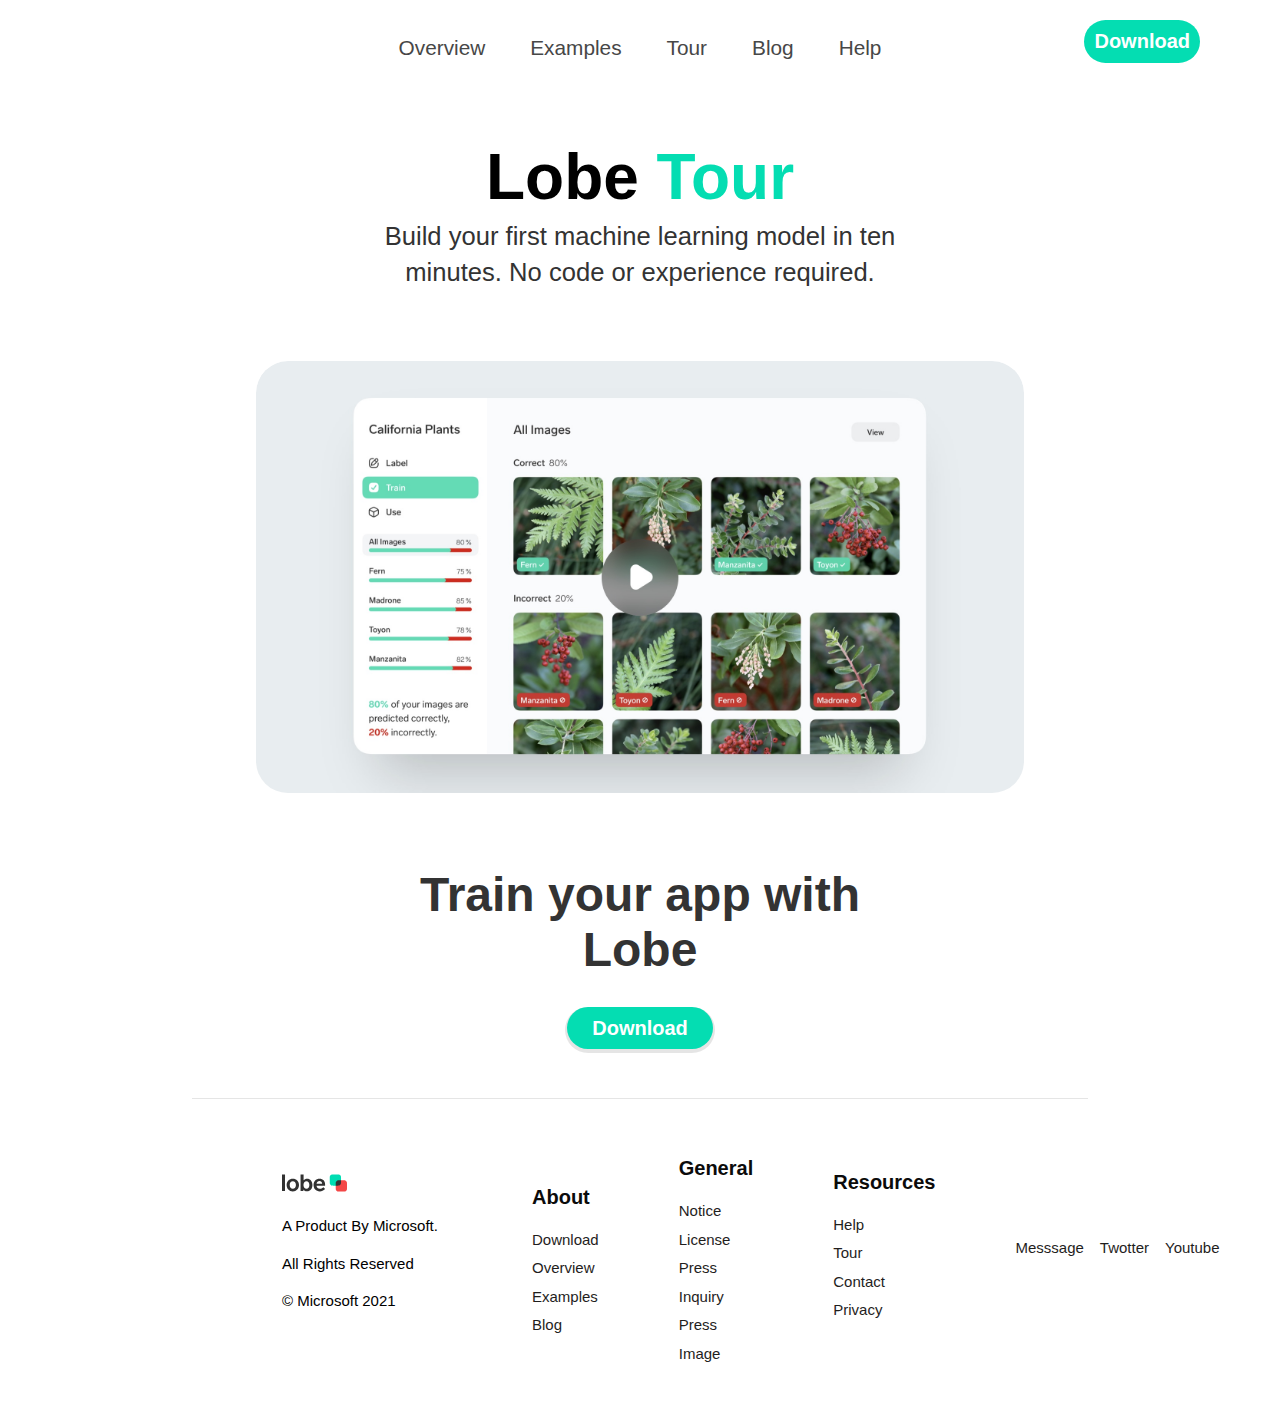
==== project3/index.html @ e86fbf99 "project 3, how to add video on html" ====
<!DOCTYPE html>
<html lang="en">

<head>
    <meta charset="UTF-8">
    <meta http-equiv="X-UA-Compatible" content="IE=edge">
    <meta name="viewport" content="width=device-width, initial-scale=1.0">
    <title>Lobe Tour | Match</title>
    <link rel="stylesheet" href="./styles/style.css">
    <link rel="stylesheet" href="./styles/header.css">
    <link rel="stylesheet" href="./styles/footer.css">
</head>

<body>
    <div class="header">
        <header>
            <svg width="196px" height="25px" viewBox="0 0 196 52" version="1.1" xmlns="http://www.w3.org/2000/svg">
                <defs>
                    <path d="M14.7318403,-3.55271368e-15 L23.7444592,
            -3.13837756e-15 C27.3105342,-3.7934549e-15 28.6036791,
            0.371302445 29.9073828,1.06853082 C31.2110865,
            1.76575919 32.2342408,2.78891348 32.9314692,
            4.09261719 C33.6286976,5.39632089 34,6.68946584 34,
            10.2555408 L34,23.7444592 C34,27.3105342 33.6286976,
            28.6036791 32.9314692,29.9073828 C32.2342408,
            31.2110865 31.2110865,32.2342408 29.9073828,
            32.9314692 C28.6036791,33.6286976 27.3105342,
            34 23.7444592,34 L10.2555408,34 C6.68946584,
            34 5.39632089,33.6286976 4.09261719,32.9314692 C2.78891348,
            32.2342408 1.76575919,31.2110865 1.06853082,
            29.9073828 C0.371302445,28.6036791 -1.02954229e-16,
            27.3105342 1.77192988e-16,23.7444592 L0,
            15.0409072 L0,15.0409072 L14.7318403,-3.55271368e-15 Z" id="header-logo-path-1">
                    </path>
                    <path d="M10.2555408,-3.9670498e-15 L23.7444592,
            -3.13837756e-15 C27.3105342,-3.7934549e-15 28.6036791,
            0.371302445 29.9073828,1.06853082 C31.2110865,
            1.76575919 32.2342408,2.78891348 32.9314692,
            4.09261719 C33.6286976,5.39632089 34,6.68946584 34,
            10.2555408 L34,19 L34,19 L19.5,34 L10.2555408,
            34 C6.68946584,34 5.39632089,33.6286976 4.09261719,
            32.9314692 C2.78891348,32.2342408 1.76575919,
            31.2110865 1.06853082,29.9073828 C0.371302445,
            28.6036791 1.60494146e-16,27.3105342 -2.76224082e-16,
            23.7444592 L2.76224082e-16,10.2555408 C-1.60494146e-16,
            6.68946584 0.371302445,5.39632089 1.06853082,
            4.09261719 C1.76575919,2.78891348 2.78891348,
            1.76575919 4.09261719,1.06853082 C5.39632089,
            0.371302445 6.68946584,-3.31197246e-15 10.2555408,
            -3.9670498e-15 Z" id="header-logo-path-3">
                    </path>
                    <path d="M33.999,18 L34,23.7444592 C34,
            27.3105342 33.6286976,28.6036791 32.9314692,
            29.9073828 C32.2342408,31.2110865 31.2110865,
            32.2342408 29.9073828,32.9314692 C28.6036791,
            33.6286976 27.3105342,34 23.7444592,34 L18,
            34 L18,28.2555408 C18,24.6894658 18.3713024,
            23.3963209 19.0685308,22.0926172 C19.7657592,
            20.7889135 20.7889135,19.7657592 22.0926172,
            19.0685308 C23.3963209,18.3713024 24.6894658,
            18 28.2555408,18 L33.999,18 Z" id="header-logo-path-5">
                    </path>
                </defs>
                <g stroke="none" stroke-width="1" fill="none" fill-rule="evenodd">
                    <g>
                        <path d="M9.13638752,50.1738853 L9.13638752,
            0.275153484 L-4.54747351e-13,0.275153484 L-4.54747351e-13,
            50.1738853 L9.13638752,50.1738853 Z M32.6507879,
            51.2983638 C43.4738931,51.2983638 51.2749625,
            43.5675744 51.2749625,32.1822299 C51.2749625,
            20.7968855 43.4738931,13.066096 32.6507879,
            13.066096 C21.7574028,13.066096 13.9563335,
            20.7968855 13.9563335,32.1822299 C13.9563335,
            43.5675744 21.7574028,51.2983638 32.6507879,
            51.2983638 Z M32.6507879,43.5675744 C26.9581157,
            43.5675744 23.2332808,39.1399404 23.2332808,
            32.1822299 C23.2332808,25.3650792 26.9581157,
            20.7968855 32.6507879,20.7968855 C38.2731802,
            20.7968855 41.9980152,25.3650792 41.9980152,
            32.1822299 C41.9980152,39.1399404 38.2731802,
            43.5675744 32.6507879,43.5675744 Z M75.8435614,
            51.157804 C84.979949,51.157804 91.7970997,
            43.7081342 91.7970997,32.1822299 C91.7970997,
            20.7968855 85.1205088,13.2066558 75.9138414,
            13.2066558 C71.2753677,13.2066558 67.6910926,
            14.8230936 65.0907361,18.0559692 L65.0907361,
            0.275153484 L55.9543486,0.275153484 L55.9543486,
            50.1738853 L64.458217,50.1738853 L64.458217,
            45.6056916 C66.9882935,49.3305265 70.7834084,
            51.157804 75.8435614,51.157804 Z M73.7351643,
            43.2161748 C68.4641715,43.2161748 64.7393366,
            38.9993806 64.7393366,32.1822299 C64.7393366,
            25.4353591 68.4641715,21.0780051 73.8054442,
            21.0780051 C79.1467169,21.0780051 82.5201523,
            25.4353591 82.5201523,32.1822299 C82.5201523,
            38.9291007 79.0061571,43.2161748 73.7351643,
            43.2161748 Z M113.976182,51.2983638 C120.090534,
            51.2983638 124.939847,49.4008064 130,44.2703734 L124.869567,
            38.6479811 C122.62061,40.5455385 120.793333,
            41.8105768 119.317455,42.5133758 C117.911857,
            43.2161748 116.225139,43.5675744 114.187022,
            43.5675744 C108.21323,43.5675744 104.910074,
            40.1238591 104.066715,34.5717466 L129.85944,
            34.5717466 C129.92972,33.5175481 130,32.3227897 130,
            30.9874715 C130,19.7426869 123.955928,13.066096 113.203103,
            13.066096 C102.028598,13.066096 95.1411676,21.2185649 95.1411676,
            32.3930696 C95.1411676,43.848694 102.379998,51.2983638 113.976182,
            51.2983638 Z M121.074452,28.0357156 L104.277555,
            28.0357156 C105.331754,23.1864022 108.21323,20.2346462 112.921983,
            20.2346462 C117.771297,20.2346462 120.723053,23.1864022 121.074452,
            28.0357156 Z" fill-opacity="0.80345826" fill="#000000" fill-rule="nonzero"></path>
                        <g transform="translate(144.000000, 
            0.000000)">
                            <g transform="translate(18.000000, 18.000000)">
                                <mask fill="white">
                                    <use xlink:href="#header-logo-path-1"></use>
                                </mask>
                                <use fill="#F34747" fill-rule="nonzero" transform="translate(17.000000,
                 17.000000) rotate(-360.000000) translate(-17.000000, -17.000000) " xlink:href="#header-logo-path-1">
                                </use>
                            </g>
                            <g>
                                <mask fill="white">
                                    <use xlink:href="#header-logo-path-3"></use>
                                </mask>
                                <use fill="#00DDB3" fill-rule="nonzero" transform="translate(17.000000, 
                    17.000000) rotate(-360.000000) translate(-17.000000, -17.000000) "
                                    xlink:href="#header-logo-path-3"></use>
                            </g>
                            <mask fill="white">
                                <use xlink:href="#header-logo-path-5"></use>
                            </mask>
                            <use fill="#333333" fill-rule="nonzero" xlink:href="#header-logo-path-5"></use>
                        </g>
                    </g>
                </g>
            </svg>

            <ul class="nav-links">
                <li class="nav-items">
                    <a href="#" class="links">Overview</a>
                </li>
                <li class="nav-items">
                    <a href="#" class="links">Examples</a>
                </li>
                <li class="nav-items">
                    <a href="#" class="links">Tour</a>
                </li>
                <li class="nav-items">
                    <a href="#" class="links">Blog</a>
                </li>
                <li class="nav-items">
                    <a href="#" class="links">Help</a>
                </li>
                <button class="download">Download</button>
            </ul>

            <div class="hamburger-con">
                <span class="hamburger top"></span>
                <span class="hamburger middle"></span>
                <span class="hamburger bottom"></span>
            </div>
        </header>
    </div>
    <div class="lobe-header">
        <h2>Lobe <span class="green">Tour</span></h2>
        <p>Build your first machine learning model in ten minutes. No code or experience required.</p>
       <div class="vido-container">
            <div class="video-con">        
                <img src="./Video (1).jpg" alt="video link">  
           </div>
        </div>
    </div>
    <div class="times">&times;</div>
    <div class="embeded-video-con play-video"> 
        <iframe class="iframe" 
        src="https://www.youtube.com/embed/Mdcw3Sb98DA?autoplay=0" 
        title="YouTube video player" frameborder="0" 
        allow="accelerometer; autoplay=0; clipboard-write; 
        encrypted-media; gyroscope; picture-in-picture;
         web-share" allowfullscreen>
        </iframe>
       </div> 
    <div class="download-button2">
        <h1 class="bold-text">Train your app with Lobe</h1>
        <button class="download1">
            Download
        </button>
    </div>
    <footer>
        <ul class="about-con">
            <h5 href="#">about</h5>
            <li class="about-items"><a href="#">download</a></li> 
            <li class="about-items"><a href="#">Overview</a></li> 
            <li class="about-items"><a href="#">Examples</a></li> 
            <li class="about-items"><a href="#">Blog</a></li>
        </ul>
        <ul class="general-con">
            <h5 class="gen-heading">general</h5>
            <li class="general-items"><a href="#">notice</a></li> 
            <li class="general-items"><a href="#">license</a></li> 
            <li class="general-items"><a href="#">press inquiry</a></li> 
            <li class="general-items"><a href="#">press image</a></li>
        </ul> 
        <ul class="resources-con">
            <h5 class="res-heading">resources</h5>
            <li class="resources-items"><a href="#">Help</a></li> 
            <li class="resources-items"><a href="#">Tour</a></li> 
            <li class="resources-items"><a href="#">contact</a></li> 
            <li class="resources-items"><a href="#">privacy</a></li>
        </ul>
        <ul class="social-icon">
            <li class="resources-items"><a href="#">messsage</a></li> 
            <li class="resources-items"><a href="#">twotter</a></li> 
            <li class="resources-items"><a href="#">youtube</a></li> 
        </ul>
        <ul class="lobe">
            <svg width="65px" height="30px" viewBox="0 0 196 52" version="1.1" xmlns="http://www.w3.org/2000/svg">
                <defs>
                    <path d="M14.7318403,-3.55271368e-15 L23.7444592,
            -3.13837756e-15 C27.3105342,-3.7934549e-15 28.6036791,
            0.371302445 29.9073828,1.06853082 C31.2110865,
            1.76575919 32.2342408,2.78891348 32.9314692,
            4.09261719 C33.6286976,5.39632089 34,6.68946584 34,
            10.2555408 L34,23.7444592 C34,27.3105342 33.6286976,
            28.6036791 32.9314692,29.9073828 C32.2342408,
            31.2110865 31.2110865,32.2342408 29.9073828,
            32.9314692 C28.6036791,33.6286976 27.3105342,
            34 23.7444592,34 L10.2555408,34 C6.68946584,
            34 5.39632089,33.6286976 4.09261719,32.9314692 C2.78891348,
            32.2342408 1.76575919,31.2110865 1.06853082,
            29.9073828 C0.371302445,28.6036791 -1.02954229e-16,
            27.3105342 1.77192988e-16,23.7444592 L0,
            15.0409072 L0,15.0409072 L14.7318403,-3.55271368e-15 Z" id="header-logo-path-1">
                    </path>
                    <path d="M10.2555408,-3.9670498e-15 L23.7444592,
            -3.13837756e-15 C27.3105342,-3.7934549e-15 28.6036791,
            0.371302445 29.9073828,1.06853082 C31.2110865,
            1.76575919 32.2342408,2.78891348 32.9314692,
            4.09261719 C33.6286976,5.39632089 34,6.68946584 34,
            10.2555408 L34,19 L34,19 L19.5,34 L10.2555408,
            34 C6.68946584,34 5.39632089,33.6286976 4.09261719,
            32.9314692 C2.78891348,32.2342408 1.76575919,
            31.2110865 1.06853082,29.9073828 C0.371302445,
            28.6036791 1.60494146e-16,27.3105342 -2.76224082e-16,
            23.7444592 L2.76224082e-16,10.2555408 C-1.60494146e-16,
            6.68946584 0.371302445,5.39632089 1.06853082,
            4.09261719 C1.76575919,2.78891348 2.78891348,
            1.76575919 4.09261719,1.06853082 C5.39632089,
            0.371302445 6.68946584,-3.31197246e-15 10.2555408,
            -3.9670498e-15 Z" id="header-logo-path-3">
                    </path>
                    <path d="M33.999,18 L34,23.7444592 C34,
            27.3105342 33.6286976,28.6036791 32.9314692,
            29.9073828 C32.2342408,31.2110865 31.2110865,
            32.2342408 29.9073828,32.9314692 C28.6036791,
            33.6286976 27.3105342,34 23.7444592,34 L18,
            34 L18,28.2555408 C18,24.6894658 18.3713024,
            23.3963209 19.0685308,22.0926172 C19.7657592,
            20.7889135 20.7889135,19.7657592 22.0926172,
            19.0685308 C23.3963209,18.3713024 24.6894658,
            18 28.2555408,18 L33.999,18 Z" id="header-logo-path-5">
                    </path>
                </defs>
                <g stroke="none" stroke-width="1" fill="none" fill-rule="evenodd">
                    <g>
                        <path d="M9.13638752,50.1738853 L9.13638752,
            0.275153484 L-4.54747351e-13,0.275153484 L-4.54747351e-13,
            50.1738853 L9.13638752,50.1738853 Z M32.6507879,
            51.2983638 C43.4738931,51.2983638 51.2749625,
            43.5675744 51.2749625,32.1822299 C51.2749625,
            20.7968855 43.4738931,13.066096 32.6507879,
            13.066096 C21.7574028,13.066096 13.9563335,
            20.7968855 13.9563335,32.1822299 C13.9563335,
            43.5675744 21.7574028,51.2983638 32.6507879,
            51.2983638 Z M32.6507879,43.5675744 C26.9581157,
            43.5675744 23.2332808,39.1399404 23.2332808,
            32.1822299 C23.2332808,25.3650792 26.9581157,
            20.7968855 32.6507879,20.7968855 C38.2731802,
            20.7968855 41.9980152,25.3650792 41.9980152,
            32.1822299 C41.9980152,39.1399404 38.2731802,
            43.5675744 32.6507879,43.5675744 Z M75.8435614,
            51.157804 C84.979949,51.157804 91.7970997,
            43.7081342 91.7970997,32.1822299 C91.7970997,
            20.7968855 85.1205088,13.2066558 75.9138414,
            13.2066558 C71.2753677,13.2066558 67.6910926,
            14.8230936 65.0907361,18.0559692 L65.0907361,
            0.275153484 L55.9543486,0.275153484 L55.9543486,
            50.1738853 L64.458217,50.1738853 L64.458217,
            45.6056916 C66.9882935,49.3305265 70.7834084,
            51.157804 75.8435614,51.157804 Z M73.7351643,
            43.2161748 C68.4641715,43.2161748 64.7393366,
            38.9993806 64.7393366,32.1822299 C64.7393366,
            25.4353591 68.4641715,21.0780051 73.8054442,
            21.0780051 C79.1467169,21.0780051 82.5201523,
            25.4353591 82.5201523,32.1822299 C82.5201523,
            38.9291007 79.0061571,43.2161748 73.7351643,
            43.2161748 Z M113.976182,51.2983638 C120.090534,
            51.2983638 124.939847,49.4008064 130,44.2703734 L124.869567,
            38.6479811 C122.62061,40.5455385 120.793333,
            41.8105768 119.317455,42.5133758 C117.911857,
            43.2161748 116.225139,43.5675744 114.187022,
            43.5675744 C108.21323,43.5675744 104.910074,
            40.1238591 104.066715,34.5717466 L129.85944,
            34.5717466 C129.92972,33.5175481 130,32.3227897 130,
            30.9874715 C130,19.7426869 123.955928,13.066096 113.203103,
            13.066096 C102.028598,13.066096 95.1411676,21.2185649 95.1411676,
            32.3930696 C95.1411676,43.848694 102.379998,51.2983638 113.976182,
            51.2983638 Z M121.074452,28.0357156 L104.277555,
            28.0357156 C105.331754,23.1864022 108.21323,20.2346462 112.921983,
            20.2346462 C117.771297,20.2346462 120.723053,23.1864022 121.074452,
            28.0357156 Z" fill-opacity="0.80345826" fill="#000000" fill-rule="nonzero"></path>
                        <g transform="translate(144.000000, 
            0.000000)">
                            <g transform="translate(18.000000, 18.000000)">
                                <mask fill="white">
                                    <use xlink:href="#header-logo-path-1"></use>
                                </mask>
                                <use fill="#F34747" fill-rule="nonzero" transform="translate(17.000000,
                 17.000000) rotate(-360.000000) translate(-17.000000, -17.000000) " xlink:href="#header-logo-path-1">
                                </use>
                            </g>
                            <g>
                                <mask fill="white">
                                    <use xlink:href="#header-logo-path-3"></use>
                                </mask>
                                <use fill="#00DDB3" fill-rule="nonzero" transform="translate(17.000000, 
                    17.000000) rotate(-360.000000) translate(-17.000000, -17.000000) "
                                    xlink:href="#header-logo-path-3"></use>
                            </g>
                            <mask fill="white">
                                <use xlink:href="#header-logo-path-5"></use>
                            </mask>
                            <use fill="#333333" fill-rule="nonzero" xlink:href="#header-logo-path-5"></use>
                        </g>
                    </g>
                </g>
            </svg>

            <p>A product by microsoft.</p>
            <p>all rights reserved</p>
            <p>&copy; Microsoft 2021</p> 
        </ul>

    </footer>
    <script src="./script.js"></script>
</body>
</html>
---- project3/styles/style.css ----
.download-button2{
    width: 300px;
    margin: 0 auto;
    text-align: center;
    margin-bottom: 50px;
    margin-top: 70px;
}
.download-button2 h1{
    font-size:2.3rem;
    font-weight: 900;
    color:#333333;
}
.download-button2 .download1{
    color: white;
    background-color: #04ddb2;
    padding:0.6rem 1.6rem;
    margin-top: 30px;
    font-weight: 600;
    font-size: 20PX;
     border-radius: 2rem;
     box-shadow: 0px 2px 0px 2px rgba(0,0, 0,0.10);
    cursor: pointer;

}
.lobe-header{
    margin: 0 auto;
    text-align: center;
    margin-top: 60px;
    width: 80%;
}
.lobe-header h2{
    text-transform: capitalize;
    font-size: 2.5rem;
    margin-bottom: 5px;
}
.lobe-header .green{
    color: #04ddb2;
}
.lobe-header p{
    color: #333333;
    font-size: 20px;
    padding-bottom: 40px;
    line-height: 1.4;
    width: 400px;
    text-align: center;
    margin: 0 auto;
    margin-bottom: 30px;
}
div.video-con{
    width: 100%;
    height: auto;
    margin-bottom: 20px;
    margin: 0 auto;
    transition: all 0.3s;
    cursor: pointer;
    border-radius: 2rem;
    overflow: hidden;
}
.video-con img{
    width: 100%;
    height: 100%;
    border-radius: 2rem;
}

div.video-con:hover{
    background-color: rgba(92, 91, 91, 0.1);
    transform: scale(1.02);
    box-shadow: 0px 50px 35px 20px  rgba(0,0, 0,0.05);
}

div.embeded-video-con{
    position: fixed;
    top: 20px;
    bottom: 0;
    height: auto;
    right: 0px;
    left: 0px;
    box-shadow: 0px 0px 0px 130px rgba(0,0,0,0.7);
    z-index: 4;
    background-color: rgb(56, 54, 54);
    opacity: 1;
    display: flex;
    justify-content: center;
    align-items: center;
    margin: 0 auto;
    display: none;
}
div.embeded-video-con iframe{
    position: fixed;
   margin-top: 40%;
   height: 50%;
   width: 100%;
   
}
.times{
    font-size: 50px;
    font-weight: lighter;
    color:rgb(247, 2, 2);
    position: fixed;
    top: 5%;
    right: 4%;
    z-index: 7;
    cursor: pointer;
    display: none;
}
@media (max-width: 650px){
.video-con {
    max-width: 1088px;
}
}
@media (min-width: 650px) and (max-width: 1200px){
div.video-con {
    max-width: 968px;
}
div.embeded-video-con iframe{
   margin-top: 50px;
   height: 80%;
   width: 100%;
   
}
}

@media screen and (min-width:900px){
    .lobe-header p{
        width: 600px;
        font-size: 1.6rem;
    }
    .lobe-header h2{
        font-size: 4rem;
    }
    .download-button2{
        width: 500px;
    }
    .download-button2 h1{
        font-size:3rem;
}
div.video-con{
    width: 75%;
}

div.embeded-video-con iframe{
    position: fixed;
    z-index: 6;
    width: 100%;
    height: 100%;  
}

}
@media (min-width: 1200px) and (max-width: 1700px){
    .video-con {
        max-width: 1088px; 
    }
    div.embeded-video-con iframe{
        position: fixed;
        margin-top: 0;
        z-index: 6;
        width: 100%;
        height: 100%;  
    }
}
---- project3/styles/header.css ----
*{
    margin: 0;
    padding: 0;
    box-sizing: border-box;
    font-family:LabGrotesque,Helvetica Neue,Helvetica,Arial,sans-serif ;
}

h5{
    padding: 20px 0 10px 0;
    font-size: 20px;
    color: rgb(11, 11, 11);
}
a{
    color: rgb(31, 30, 29);
    text-decoration: none;
}
li{
    list-style: none;
}
button{
    background-color: transparent;
    border: none;
}
header{
    padding-top: 20px;
    display: flex;
    height: auto;
    justify-content: space-between;
    align-items: center;
    position: fixed;
    width: 100%;
    z-index: 3;
    height: 75px;
    padding-bottom: 10px;
    box-shadow: 1px 1px 0px rgba(0, 0, 0, 0.1);
    background-color:rgba(255, 255, 255, 0.99);

}
.header{
    height: 80px;
}

.nav-links{
    height: 0;
    transition: all 0.5s linear;
    /* transform: translateX(0%); */
    overflow: hidden;
    background-color:rgba(255, 255, 255, 1);
}
.nav-link{
    display: flex;
    flex-direction: column;
    gap: 35px;
    position: fixed;
    height: auto;
    top: 75px;
    right: 0;
    left: 0;
    z-index: 2;
    background-color:rgba(255, 255, 255, 0.97);
    transition: all 0.5s linear;
    padding: 30px 0 20px 15px;
    box-shadow: 4px 1px 2px rgba(0, 0, 0, 0.3);
    transform: translateX(0%);
}
.hamburger-con{
    height: 40px;
    width: 40px;
    background-color:rgb(182, 184, 184) ;
    margin-right: 40px;
    border-radius: 40px;
    cursor: pointer;
    display: flex;
    flex-direction: column;
    gap: 7px;
    justify-content:center;
    align-items: center;
}

.hamburger{
    width: 20px;
    height: 3px;
    background-color: rgb(45, 52, 119);
}
.hamburger-con.active .hamburger:nth-child(2) {
    opacity: 0;
  }
.hamburger-con.active .hamburger:nth-child(1) {
    transform: translateY(10px) rotate(45deg);
    background-color: rgb(191, 0, 0);
    animation: rotate 0.1s linear;
  }
.hamburger-con.active .hamburger:nth-child(3) {
    transform: translateY(-9px) rotate(-45deg);
    background-color: rgb(191, 0, 0);
    animation: otate 0.1s linear;
  }
  @keyframes rotate {
    0%{transform: rotate(0)}
    100%{transform: rotate(90deg)}
  }
  @keyframes otate {
    0%{transform: rotate(0)}
    100%{transform: rotate(90deg)}
  }

.nav-links a{
    font-size: 1.5rem;
    color: rgb(75, 75, 74);
    transition: all 0.3s linear;
    padding: 0.5rem 2rem;

}
.nav-links a:hover{
    color: black;
    padding-left: 3rem;
    background-color: antiquewhite;
}
.download{
    font-size: 20px;
    color: white;
    font-weight: 700;
    background-color:#04ddb2;
    padding: auto;
    margin: 0px 60px;
    padding: 10px 0px;
    border-radius: 30px;
    transition: 0.3s ease;
    cursor: pointer;
}
.download:hover{
    transform: scale(1.1);
}
@media screen and (min-width:900px){
    .nav-links{
    height: auto;
    display: flex;
    flex-direction: row;
    justify-content: center;
    gap: 45px;
    position: fixed;
    right: 0;
    left: 0;
    z-index: 1;
    transition: none;
    margin-left:0px;
    padding: 30px 0 20px 0px;
    box-shadow: 0px 0px 0px rgba(0, 0, 0, 0);
    transform: none;
    }
    .hamburger-con{
        display: none;
    }
    .nav-links a{
        font-size: 1.3rem;
        color: rgb(71, 71, 71);
        transition: all 0.3s linear;
        padding: 0rem 0rem;
    }
    .nav-links a:hover{
        color: black;
        padding:0.5rem 2rem;
        background-color: antiquewhite;
    }
  
 
    .download{
        font-size: 20px;
        font-weight: 700;
        margin: 0px 60px;
        padding: 10px 10px;
        transition: 0.2s ease;
        margin-left: auto;
        position: fixed;
        right: 20px;
        top: 20px;
    }
    header{
        padding-bottom: 10px;
        box-shadow: 1px 1px 0px rgba(0, 0, 0, 0.03);
    }
.nav-link{
    top: 10px;
    margin:0 250px;
}
}
---- project3/styles/footer.css ----
footer{
    width: 80%;
    margin: 0 auto;
    height: auto;
    display: grid;
    grid-template-areas: 
    'a b'
    'c d'
    'e. ';
    justify-content: center;
    align-items: center;
    padding: 30px;
    font-size: 18px;
    text-transform: capitalize;
    line-height: 1.9;
    box-shadow: 0px -1px 0px 0px rgba(0, 0, 0, 0.1);

}
.about-con{
    margin-bottom: 30px;
    grid-area: a;
}
.general-con{
    grid-area: b;
    margin-bottom: 30px;
}
.resources-con{
    margin-bottom: 60px;
    grid-area: c;
}
.social-icon{
    margin-bottom: 30px;
    grid-area: d;
    display: flex;
    flex-direction: column;
}
.lobe{
    padding-bottom: 40px;
    grid-area: e;
    margin-left:60px;
}
.lobe p{
    text-align: center;
    font-size: 16px;
    line-height: 2.5;
}
@media screen and (min-width:900px){
    footer{
    justify-content: space-between;
        grid-template-areas:
        'e a b c d';
       gap: 5rem;
       width: 70%;
       font-size: 15px;
    }
    .lobe{
        padding-bottom: 40px;
        grid-area: e;
        margin-left:60px;
        width: 170px;
    }
    .lobe p{
        text-align:left;
        font-size: 15px;
    }
    .social-icon {display: flex;
    gap: 1rem;
    flex-direction: row;
    }
}
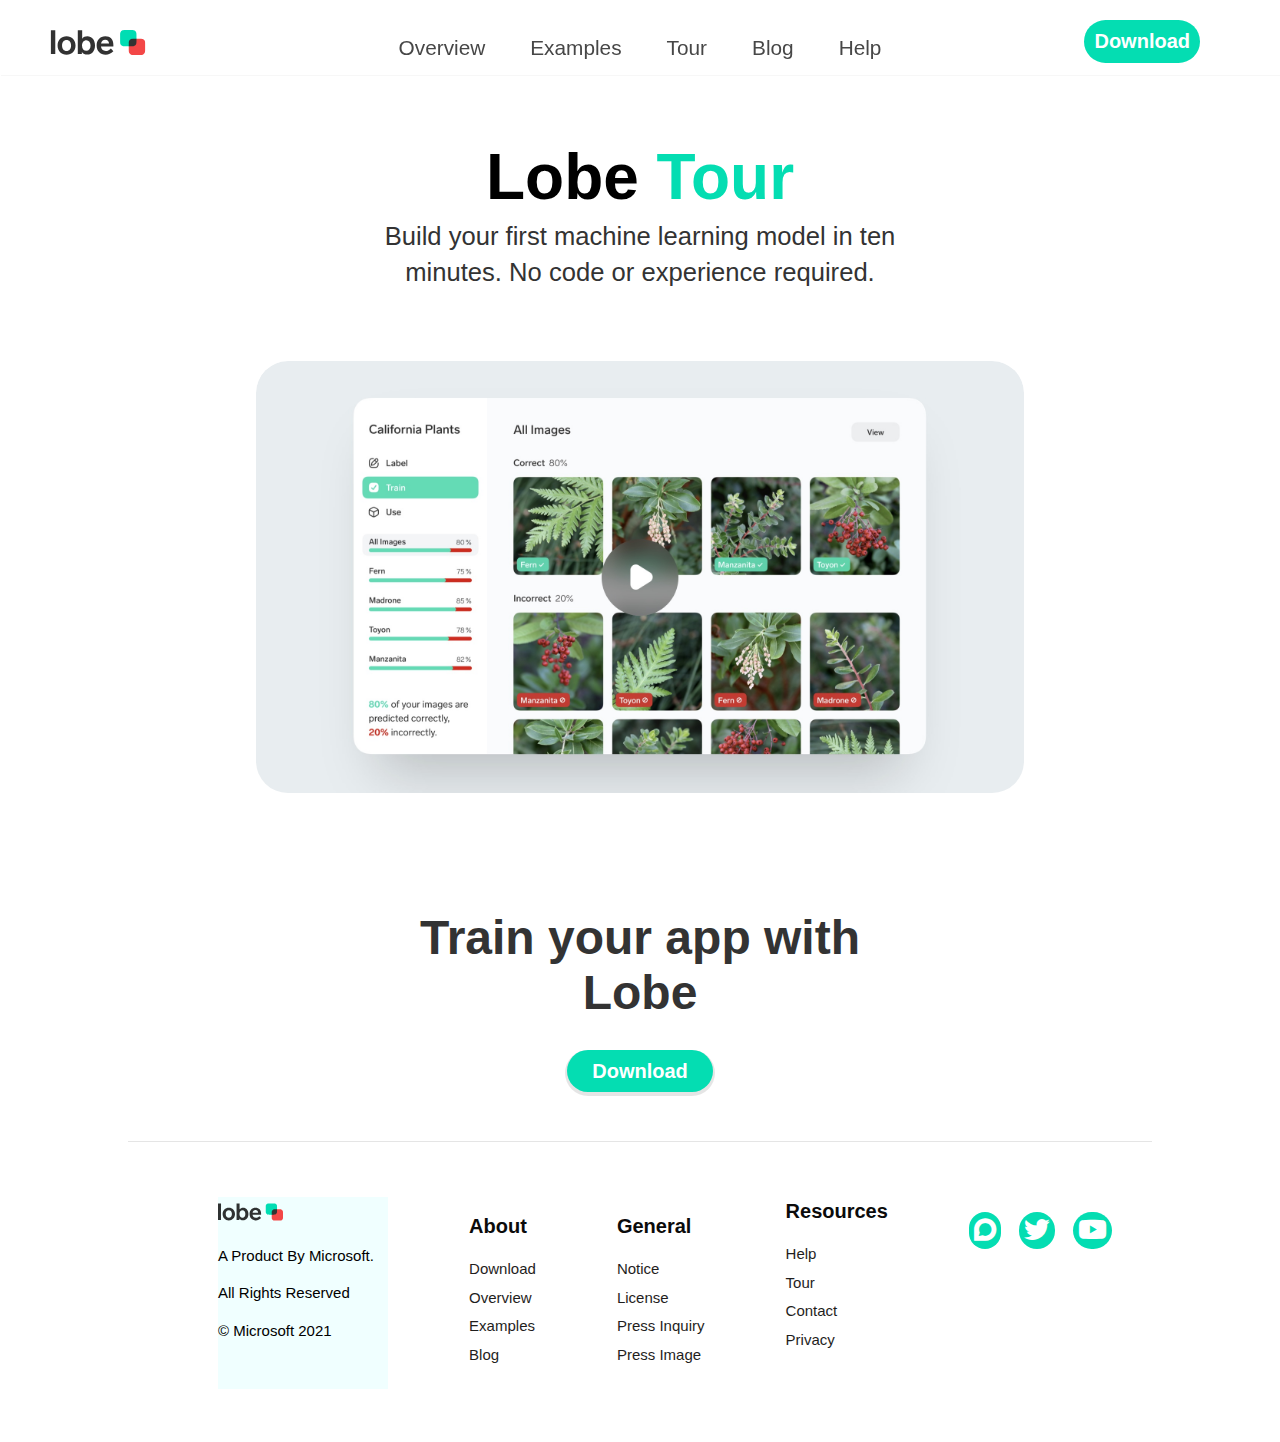
==== commit 92f0e6aa: "this project exposes one on html videoes, iframe and JS modal" ====
--- a/project3/index.html
+++ b/project3/index.html
@@ -9,6 +9,7 @@
     <link rel="stylesheet" href="./styles/style.css">
     <link rel="stylesheet" href="./styles/header.css">
     <link rel="stylesheet" href="./styles/footer.css">
+    <link rel="stylesheet" href="./css/all.css">
 </head>
 
 <body>
@@ -210,12 +211,12 @@
             <li class="resources-items"><a href="#">privacy</a></li>
         </ul>
         <ul class="social-icon">
-            <li class="resources-items"><a href="#">messsage</a></li> 
-            <li class="resources-items"><a href="#">twotter</a></li> 
-            <li class="resources-items"><a href="#">youtube</a></li> 
+            <li class="fa-brands fa-discourse resources-items"><a href="#"></a></li> 
+            <li class="fa-brands fa-twitter"><a href="#"></a></li> 
+            <li class=" fa-brands fa-youtube resources-items"><a href="#"></a></li> 
         </ul>
         <ul class="lobe">
-            <svg width="65px" height="30px" viewBox="0 0 196 52" version="1.1" xmlns="http://www.w3.org/2000/svg">
+            <svg  width="65px" height="30px" viewBox="0 0 196 52" version="1.1" xmlns="http://www.w3.org/2000/svg">
                 <defs>
                     <path d="M14.7318403,-3.55271368e-15 L23.7444592,
             -3.13837756e-15 C27.3105342,-3.7934549e-15 28.6036791,
--- a/project3/styles/style.css
+++ b/project3/styles/style.css
@@ -20,13 +20,17 @@
      border-radius: 2rem;
      box-shadow: 0px 2px 0px 2px rgba(0,0, 0,0.10);
     cursor: pointer;
-
+    transition: all 0.3s ease;
+}
+.download-button2 .download1:hover{
+    transform: scale(1.08);
 }
 .lobe-header{
     margin: 0 auto;
     text-align: center;
     margin-top: 60px;
     width: 80%;
+    height: 700px;
 }
 .lobe-header h2{
     text-transform: capitalize;
@@ -65,7 +69,7 @@
 div.video-con:hover{
     background-color: rgba(92, 91, 91, 0.1);
     transform: scale(1.02);
-    box-shadow: 0px 50px 35px 20px  rgba(0,0, 0,0.05);
+    box-shadow: 0px 40px 35px 30px  rgba(0,0, 0,0.06);
 }
 
 div.embeded-video-con{
--- a/project3/styles/header.css
+++ b/project3/styles/header.css
@@ -33,7 +33,7 @@
     height: 75px;
     padding-bottom: 10px;
     box-shadow: 1px 1px 0px rgba(0, 0, 0, 0.1);
-    background-color:rgba(255, 255, 255, 0.99);
+    background-color:rgba(255, 255, 255, 0.98);
 
 }
 .header{
@@ -45,7 +45,7 @@
     transition: all 0.5s linear;
     /* transform: translateX(0%); */
     overflow: hidden;
-    background-color:rgba(255, 255, 255, 1);
+    background-color:rgba(255, 255, 255, 0);
 }
 .nav-link{
     display: flex;
@@ -57,7 +57,7 @@
     right: 0;
     left: 0;
     z-index: 2;
-    background-color:rgba(255, 255, 255, 0.97);
+    background-color:transparent;
     transition: all 0.5s linear;
     padding: 30px 0 20px 15px;
     box-shadow: 4px 1px 2px rgba(0, 0, 0, 0.3);
--- a/project3/styles/footer.css
+++ b/project3/styles/footer.css
@@ -1,7 +1,7 @@
 footer{
     width: 80%;
     margin: 0 auto;
-    height: auto;
+    height: 300px;
     display: grid;
     grid-template-areas: 
     'a b'
@@ -28,13 +28,33 @@
     margin-bottom: 60px;
     grid-area: c;
 }
+.fa-brands{
+    background-color: #04ddb2;
+    font-size: 1.6rem;
+    color: white;
+    text-align: center;
+    margin-right: 10px;
+    padding: 5px;
+    border-radius: 30px;
+    cursor: pointer;
+}
+.fa-brands:hover{
+    transform: scale(1.1);
+}
 .social-icon{
     margin-bottom: 30px;
     grid-area: d;
     display: flex;
+    margin-top: 40px;
+    align-self: flex-start;
     flex-direction: column;
 }
+.lobe svg{
+    margin-left:80px;
+}
 .lobe{
+    width: 200px;
+    background-color: azure;
     padding-bottom: 40px;
     grid-area: e;
     margin-left:60px;
@@ -49,14 +69,20 @@
     justify-content: space-between;
         grid-template-areas:
         'e a b c d';
-       gap: 5rem;
-       width: 70%;
+       gap: 3rem;
+       width: 80%;
        font-size: 15px;
+       margin-bottom: 0px;
+    }
+    .lobe svg{
+        margin-left:0px;
+    }
+    lobe{
+        margin-left:0px;
     }
     .lobe{
         padding-bottom: 40px;
         grid-area: e;
-        margin-left:60px;
         width: 170px;
     }
     .lobe p{
@@ -64,7 +90,7 @@
         font-size: 15px;
     }
     .social-icon {display: flex;
-    gap: 1rem;
+    gap: 0.5rem;
     flex-direction: row;
     }
 }